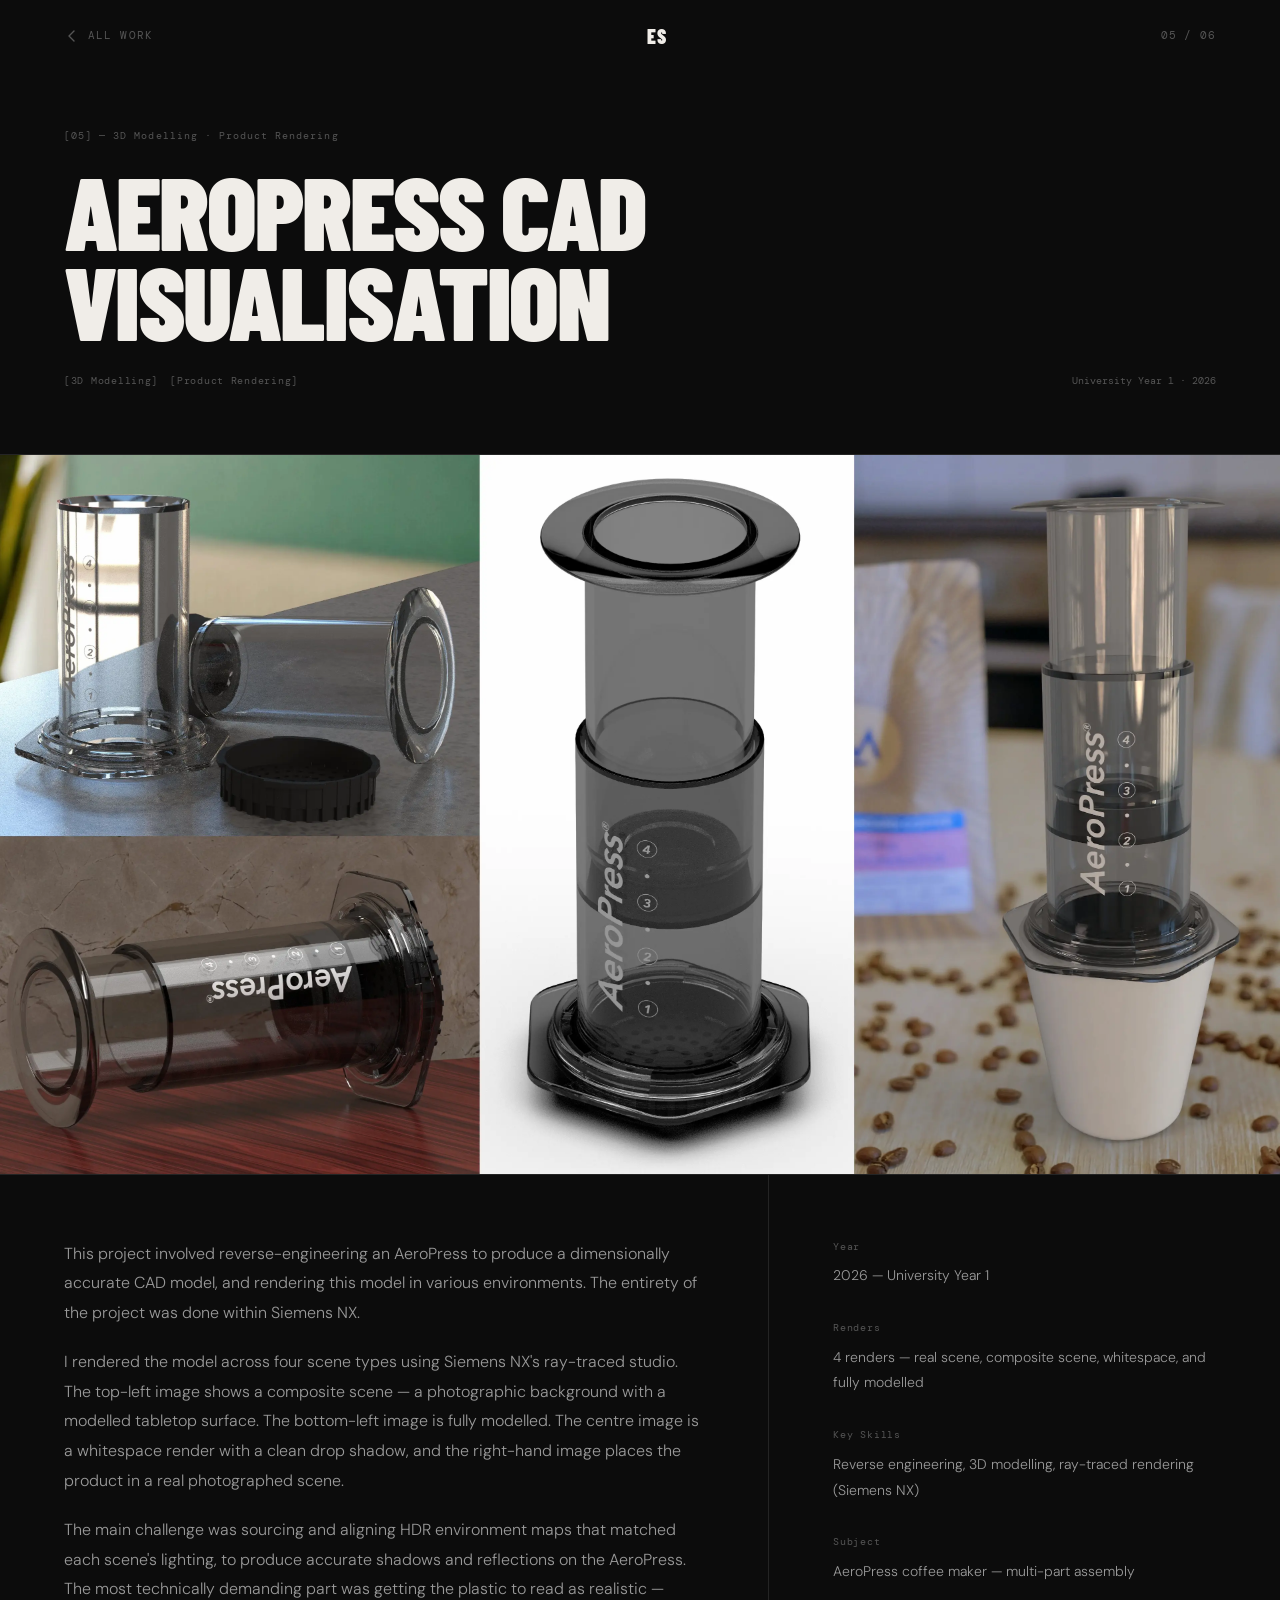
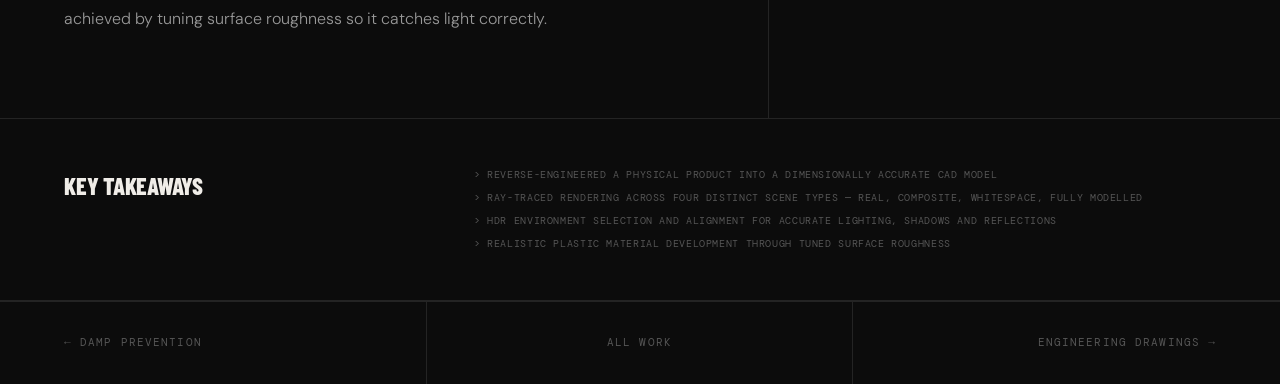
==== project-aeropress.html @ e1501cae "Adjust AeroPress intro paragraphs" ====
<!DOCTYPE html>
<html lang="en">
<head>
<meta charset="UTF-8"><meta name="viewport" content="width=device-width, initial-scale=1.0">
<title>AeroPress CAD Visualisation — Elias Savage</title>
<link rel="preconnect" href="https://fonts.googleapis.com"><link rel="preconnect" href="https://fonts.gstatic.com" crossorigin>
<link href="https://fonts.googleapis.com/css2?family=Barlow+Condensed:wght@400;700;800;900&family=DM+Sans:opsz,wght@9..40,300;9..40,400&family=DM+Mono:wght@400&display=swap" rel="stylesheet">
<style>
:root{--bg:#0c0c0c;--bg2:#141414;--bg3:#1c1c1c;--text:#f0ede8;--text-mid:#999;--text-dim:#555;--border:#242424;--font-d:'Barlow Condensed',sans-serif;--font-b:'DM Sans',sans-serif;--font-m:'DM Mono',monospace;--gap:clamp(1.5rem,3vw,3rem);--gutter:clamp(1.5rem,5vw,5rem)}
*,*::before,*::after{box-sizing:border-box;margin:0;padding:0}html{scroll-behavior:smooth}body{background:var(--bg);color:var(--text);font-family:var(--font-b);font-size:16px;font-weight:400;line-height:1.6;-webkit-font-smoothing:antialiased;overflow-x:hidden}a{color:inherit;text-decoration:none}ul{list-style:none}img{display:block;width:100%}
.mono{font-family:var(--font-m);font-size:.7rem;letter-spacing:.08em;text-transform:uppercase}.dim{color:var(--text-dim)}
.nav{position:fixed;top:0;left:0;right:0;z-index:100;display:flex;justify-content:space-between;align-items:center;padding:1.25rem var(--gutter);transition:background .4s}
.nav.scrolled{background:rgba(12,12,12,.92);backdrop-filter:blur(12px);border-bottom:1px solid var(--border)}
.nav-logo{font-family:var(--font-d);font-weight:900;font-size:1.25rem;letter-spacing:.06em}
.nav-back{font-family:var(--font-m);font-size:.7rem;letter-spacing:.1em;text-transform:uppercase;color:var(--text-dim);transition:color .2s;display:flex;align-items:center;gap:.5rem}
.nav-back:hover{color:var(--text)}
.img-slot{background:var(--bg3);border:1px solid var(--border);display:flex;flex-direction:column;justify-content:flex-end;align-items:flex-start;padding:1rem;position:relative;overflow:hidden;transition:border-color .25s;cursor:pointer;width:100%}
.img-slot:hover{border-color:var(--text-dim)}.img-slot.drag-over{border-color:var(--text)}
.img-slot img{position:absolute;inset:0;width:100%;height:100%;object-fit:cover}
.slot-hint{font-family:var(--font-m);font-size:.62rem;letter-spacing:.08em;color:var(--text-dim);position:relative;z-index:1}
.proj-header{padding:8rem var(--gutter) 4rem;border-bottom:1px solid var(--border)}
.proj-num{font-family:var(--font-m);font-size:.65rem;letter-spacing:.1em;color:var(--text-dim);margin-bottom:1.25rem;display:block}
.proj-title{font-family:var(--font-d);font-weight:900;font-size:clamp(3.5rem,8vw,8rem);line-height:.88;letter-spacing:-.02em;text-transform:uppercase;margin-bottom:1.75rem}
.proj-tags{display:flex;flex-wrap:wrap;gap:.75rem}
.bracket-tag{font-family:var(--font-m);font-size:.65rem;letter-spacing:.07em;color:var(--text-dim)}
.yr-tag{font-family:var(--font-m);font-size:.65rem;color:var(--text-dim);margin-left:auto}
.proj-hero .img-slot{aspect-ratio:16/9;border-left:none;border-right:none;border-top:none}
.proj-body{display:grid;grid-template-columns:1.5fr 1fr;border-bottom:1px solid var(--border)}
.proj-text{padding:4rem var(--gutter)}.proj-text p{font-size:1rem;color:var(--text-mid);line-height:1.85;font-weight:300;margin-bottom:1.25rem}
.proj-specs{padding:4rem var(--gutter);border-left:1px solid var(--border);display:flex;flex-direction:column;gap:2rem}
.spec-label{display:block;font-family:var(--font-m);font-size:.62rem;letter-spacing:.08em;color:var(--text-dim);margin-bottom:.5rem}
.spec-val{font-size:.875rem;color:var(--text-mid);font-weight:300;line-height:1.65}
.proj-gallery{display:grid;gap:1px;background:var(--border);border-bottom:1px solid var(--border)}
.g3{grid-template-columns:repeat(3,1fr)}.g2{grid-template-columns:1fr 1fr}.g4{grid-template-columns:repeat(4,1fr)}
.proj-gallery .img-slot{border:none;aspect-ratio:4/3}
.proj-takeaways{display:grid;grid-template-columns:1fr 2fr;gap:var(--gap);padding:3rem var(--gutter);border-bottom:1px solid var(--border);align-items:start}
.tk-head{font-family:var(--font-d);font-weight:800;font-size:1.5rem;text-transform:uppercase;letter-spacing:-.01em}
.tk-list{display:flex;flex-direction:column;gap:.4rem}
.tk-list li{font-family:var(--font-m);font-size:.65rem;letter-spacing:.06em;text-transform:uppercase;color:var(--text-dim);padding-left:.85rem;position:relative}
.tk-list li::before{content:'>';position:absolute;left:0}
.proj-nav{display:grid;grid-template-columns:1fr 1fr 1fr}
.proj-nav a{padding:2rem var(--gutter);font-family:var(--font-m);font-size:.7rem;letter-spacing:.1em;text-transform:uppercase;color:var(--text-dim);transition:color .2s,background .2s;border-right:1px solid var(--border);border-top:1px solid var(--border);display:block}
.proj-nav a:last-child{border-right:none;text-align:right}.proj-nav a:nth-child(2){text-align:center}.proj-nav a:hover{color:var(--text);background:var(--bg2)}

.proj-gallery{position:relative;isolation:isolate}
.proj-gallery .img-slot{transition:transform .45s cubic-bezier(.2,.7,.2,1),box-shadow .45s}
.proj-gallery .img-slot:hover{transform:scale(1.14);z-index:5;box-shadow:0 2.5rem 5rem rgba(0,0,0,.7)}
.proj-gallery.wide .img-slot{aspect-ratio:16/9}
.g4{grid-template-columns:repeat(4,1fr)}
.reveal{opacity:0;transform:translateY(20px);transition:opacity .65s ease,transform .65s ease}.reveal.in{opacity:1;transform:none}
@media(max-width:900px){.proj-body{grid-template-columns:1fr}.proj-specs{border-left:none;border-top:1px solid var(--border)}.g3,.g4{grid-template-columns:1fr 1fr}.proj-takeaways{grid-template-columns:1fr}}
@media(max-width:600px){.proj-nav a{padding:1.5rem 1rem}}
</style>
</head>
<body>
<nav class="nav" id="nav">
  <a href="/" class="nav-back"><svg width="16" height="16" viewBox="0 0 16 16" fill="none"><path d="M10 3L5 8l5 5" stroke="currentColor" stroke-width="1.4" stroke-linecap="round" stroke-linejoin="round"/></svg> All Work</a>
  <a href="/" class="nav-logo">ES</a>
  <span class="mono dim">05 / 06</span>
</nav>
<header class="proj-header reveal">
  <span class="proj-num">[05] — 3D Modelling · Product Rendering</span>
  <h1 class="proj-title">AeroPress CAD<br>Visualisation</h1>
  <div class="proj-tags">
    <span class="bracket-tag">[3D Modelling]</span>
    <span class="bracket-tag">[Product Rendering]</span>
    <span class="yr-tag">University Year 1 · 2026</span>
  </div>
</header>
<div class="proj-hero">
  <div class="img-slot"><img src="images/aeropress/hero.webp" alt="AeroPress CAD renders — real scene, composite scene, whitespace, and fully modelled"></div>
</div>
<div class="proj-body reveal">
  <div class="proj-text">
    <p>This project involved reverse-engineering an AeroPress to produce a dimensionally accurate CAD model, and rendering this model in various environments. The entirety of the project was done within Siemens NX.</p>
    <p>I rendered the model across four scene types using Siemens NX's ray-traced studio. The top-left image shows a composite scene — a photographic background with a modelled tabletop surface. The bottom-left image is fully modelled. The centre image is a whitespace render with a clean drop shadow, and the right-hand image places the product in a real photographed scene.</p>
    <p>The main challenge was sourcing and aligning HDR environment maps that matched each scene's lighting, to produce accurate shadows and reflections on the AeroPress. The most technically demanding part was getting the plastic to read as realistic — achieved by tuning surface roughness so it catches light correctly.</p>
  </div>
  <div class="proj-specs">
    <div><span class="spec-label">Year</span><span class="spec-val">2026 — University Year 1</span></div>
    <div><span class="spec-label">Renders</span><span class="spec-val">4 renders — real scene, composite scene, whitespace, and fully modelled</span></div>
    <div><span class="spec-label">Key Skills</span><span class="spec-val">Reverse engineering, 3D modelling, ray-traced rendering (Siemens NX)</span></div>
    <div><span class="spec-label">Subject</span><span class="spec-val">AeroPress coffee maker — multi-part assembly</span></div>
  </div>
</div>
<div class="proj-takeaways reveal">
  <h2 class="tk-head">Key Takeaways</h2>
  <ul class="tk-list">
    <li>Reverse-engineered a physical product into a dimensionally accurate CAD model</li>
    <li>Ray-traced rendering across four distinct scene types — real, composite, whitespace, fully modelled</li>
    <li>HDR environment selection and alignment for accurate lighting, shadows and reflections</li>
    <li>Realistic plastic material development through tuned surface roughness</li>
  </ul>
</div>
<nav class="proj-nav">
  <a href="project-damp-system.html">&larr; Damp Prevention</a>
  <a href="/">All Work</a>
  <a href="project-drawings.html">Engineering Drawings &rarr;</a>
</nav>
<script>
const nav=document.getElementById('nav');
window.addEventListener('scroll',()=>nav.classList.toggle('scrolled',window.scrollY>40),{passive:true});
document.querySelectorAll('.reveal').forEach(el=>{new IntersectionObserver(([e],obs)=>{if(e.isIntersecting){el.classList.add('in');obs.unobserve(el);}},{threshold:.07,rootMargin:'0px 0px -30px 0px'}).observe(el);});

</script>
</body>
</html>
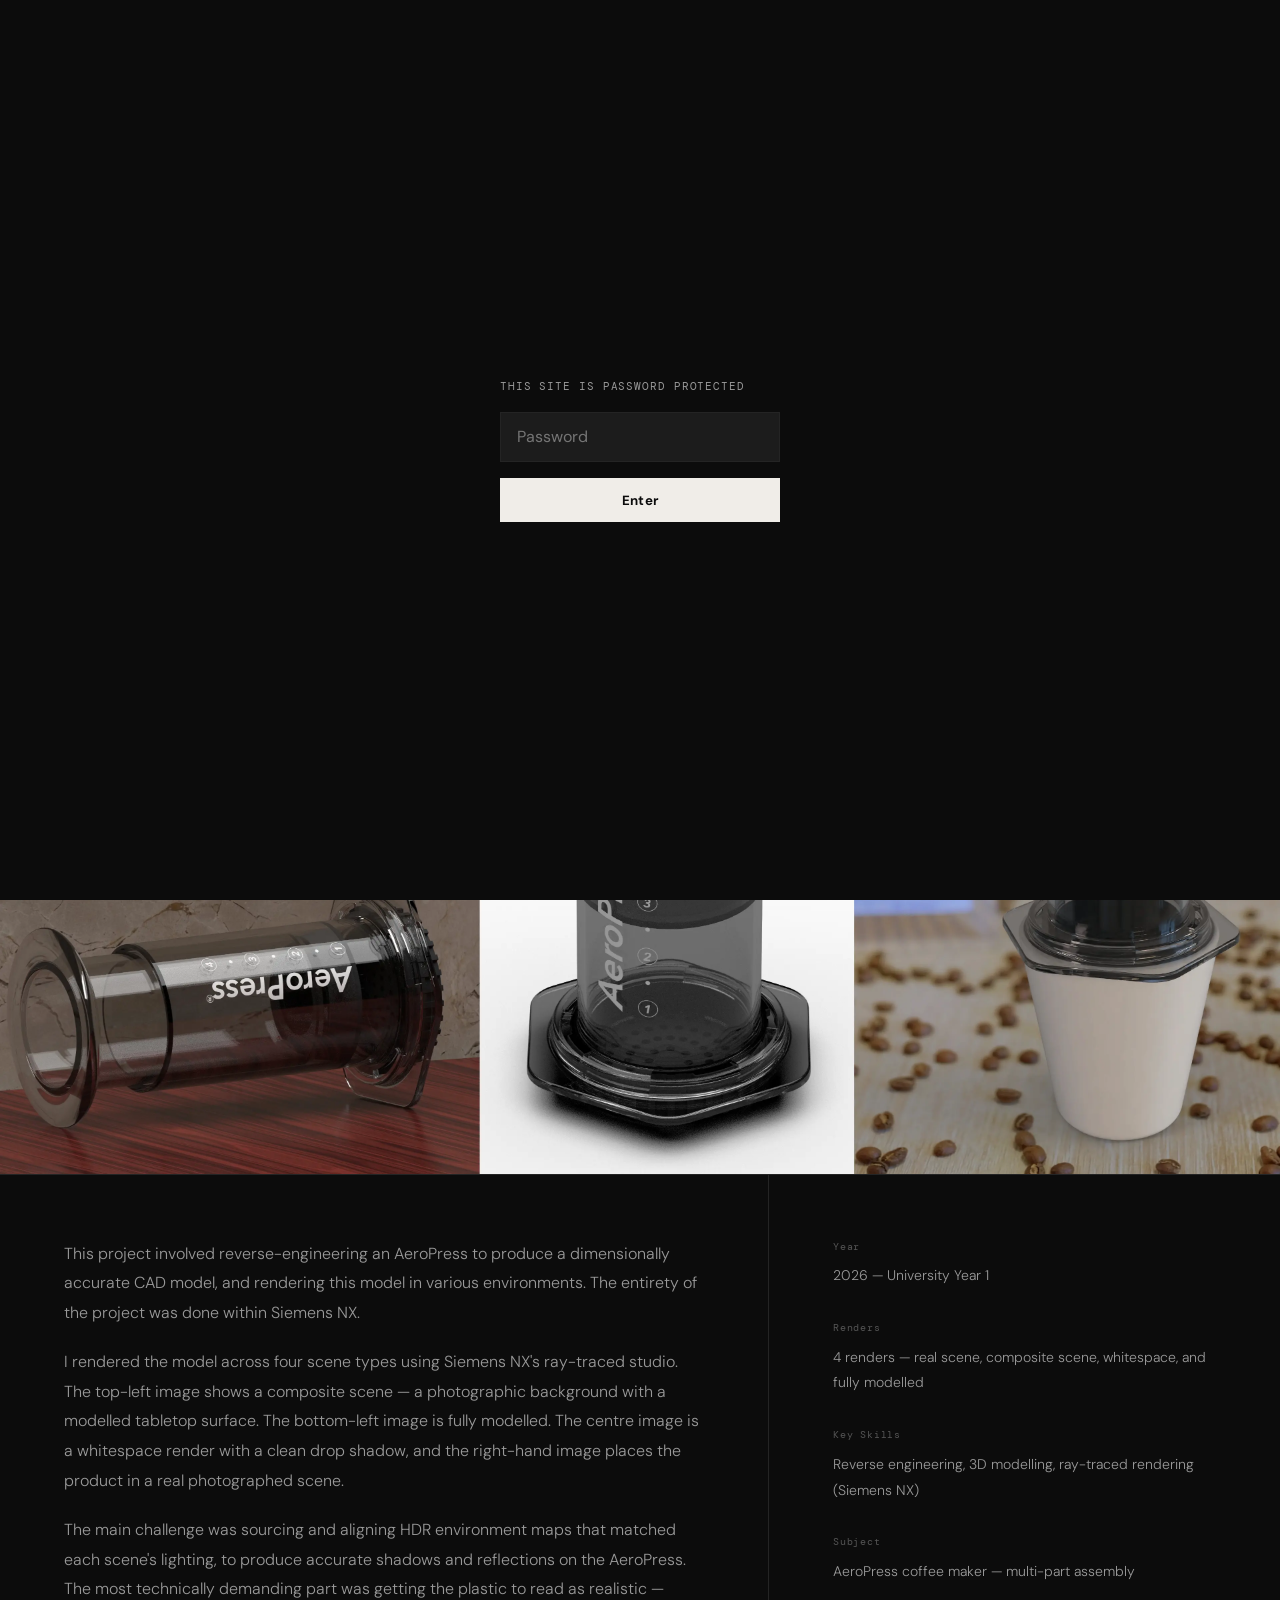
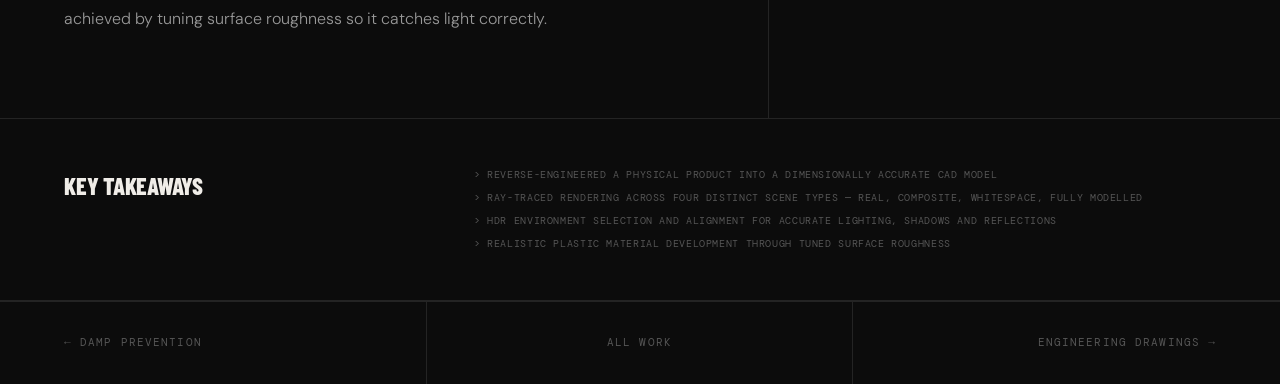
==== commit 69175755: "Add simple client-side password gate across all pages" ====
--- a/project-aeropress.html
+++ b/project-aeropress.html
@@ -1,6 +1,8 @@
 <!DOCTYPE html>
 <html lang="en">
 <head>
+<script>if(localStorage.getItem('es_site_auth')!=='1')document.documentElement.style.visibility='hidden';</script>
+
 <meta charset="UTF-8"><meta name="viewport" content="width=device-width, initial-scale=1.0">
 <title>AeroPress CAD Visualisation — Elias Savage</title>
 <link rel="preconnect" href="https://fonts.googleapis.com"><link rel="preconnect" href="https://fonts.gstatic.com" crossorigin>
@@ -103,5 +105,6 @@
 document.querySelectorAll('.reveal').forEach(el=>{new IntersectionObserver(([e],obs)=>{if(e.isIntersecting){el.classList.add('in');obs.unobserve(el);}},{threshold:.07,rootMargin:'0px 0px -30px 0px'}).observe(el);});
 
 </script>
+<script src="protect.js"></script>
 </body>
 </html>
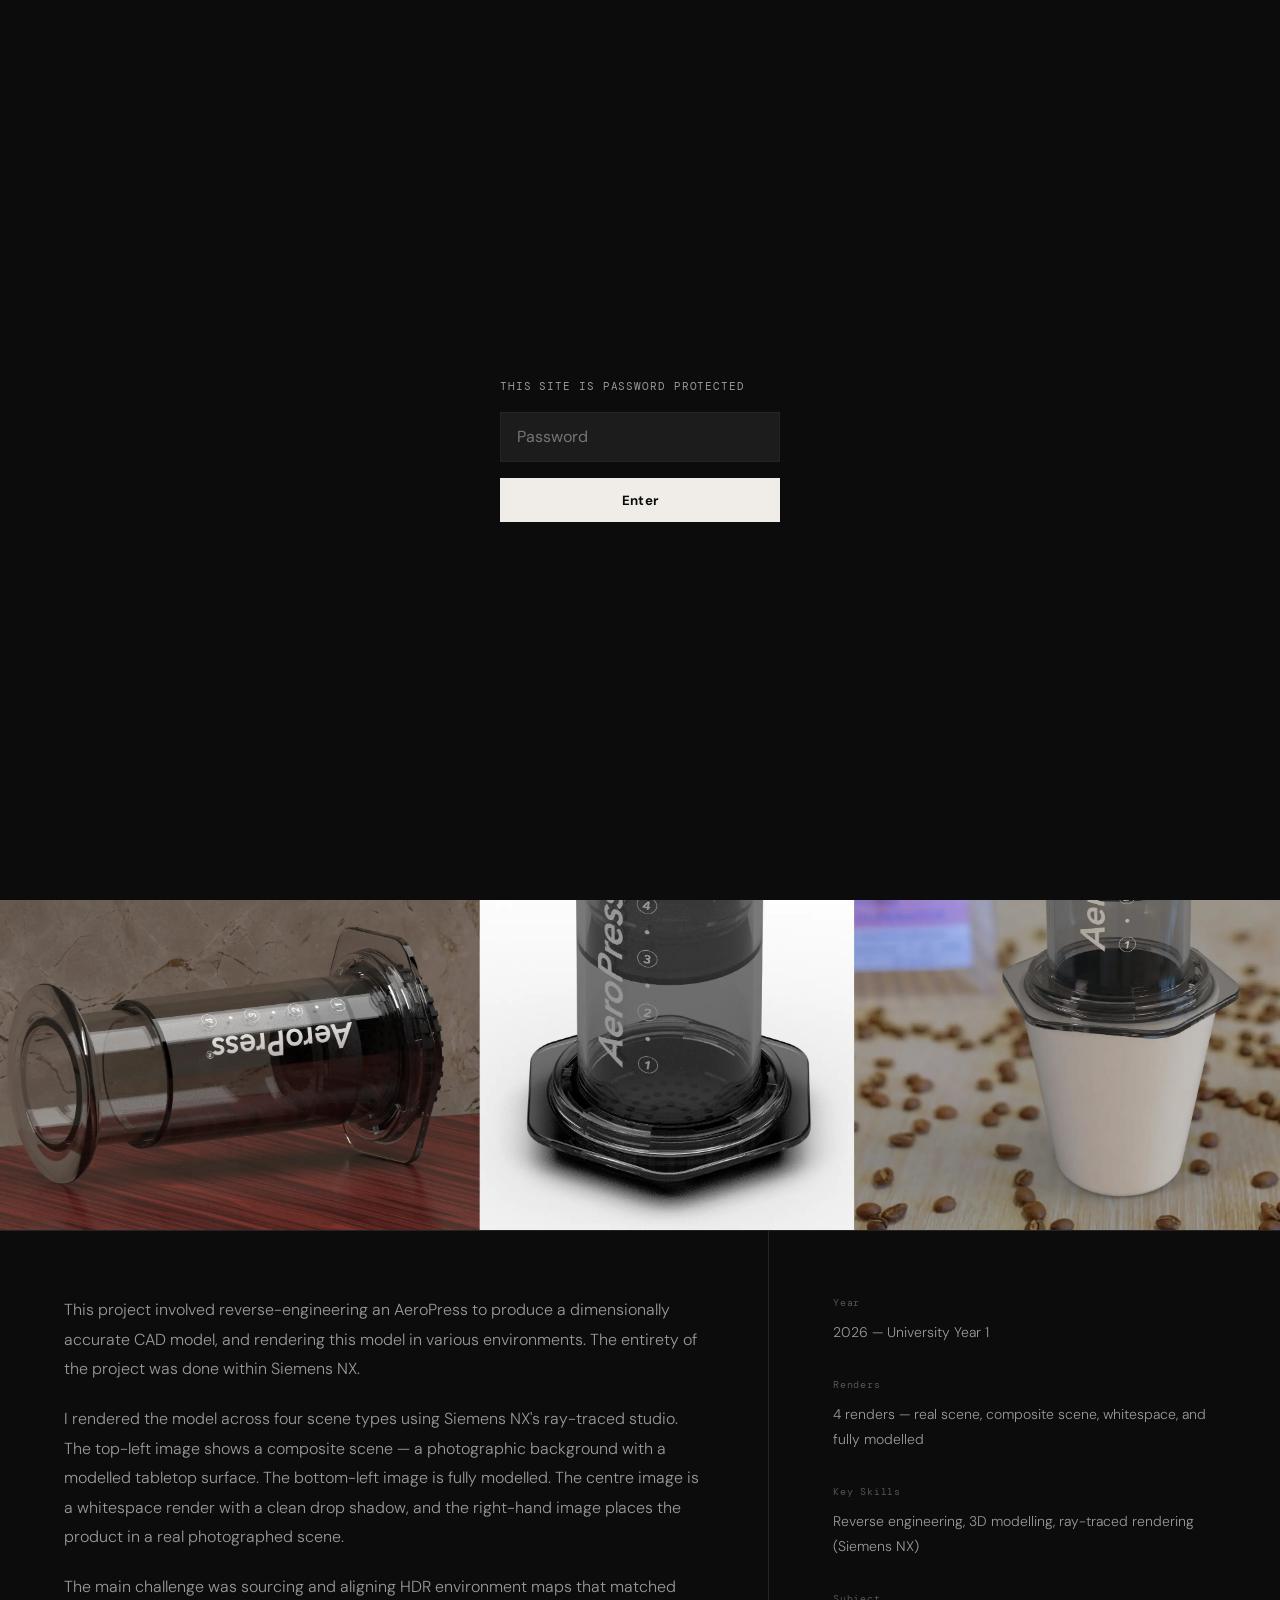
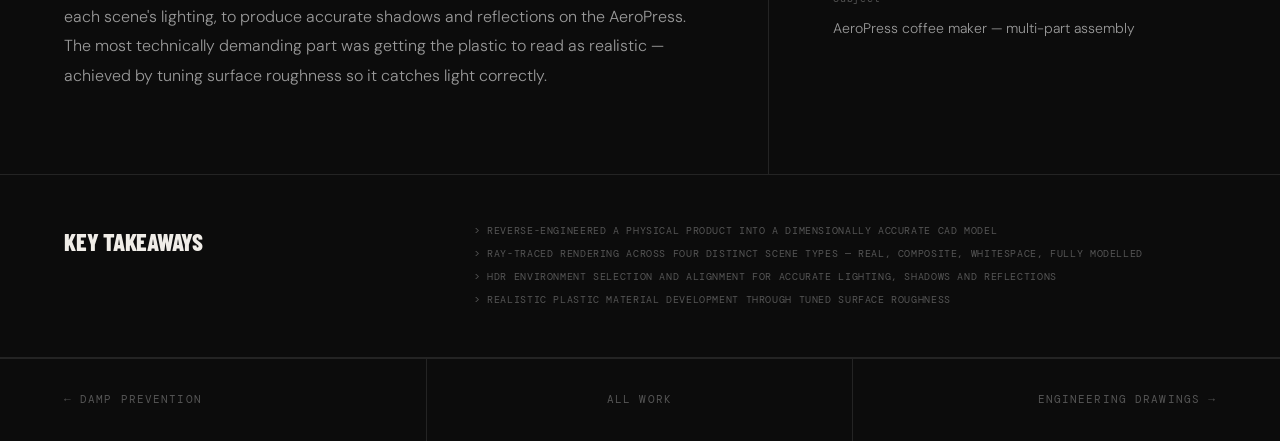
==== commit 2a83399c: "Make skill tags prominent chips and add transferable skills per project" ====
--- a/project-aeropress.html
+++ b/project-aeropress.html
@@ -23,8 +23,12 @@
 .proj-header{padding:8rem var(--gutter) 4rem;border-bottom:1px solid var(--border)}
 .proj-num{font-family:var(--font-m);font-size:.65rem;letter-spacing:.1em;color:var(--text-dim);margin-bottom:1.25rem;display:block}
 .proj-title{font-family:var(--font-d);font-weight:900;font-size:clamp(3.5rem,8vw,8rem);line-height:.88;letter-spacing:-.02em;text-transform:uppercase;margin-bottom:1.75rem}
-.proj-tags{display:flex;flex-wrap:wrap;gap:.75rem}
-.bracket-tag{font-family:var(--font-m);font-size:.65rem;letter-spacing:.07em;color:var(--text-dim)}
+.proj-tags{display:flex;flex-direction:column;gap:.65rem;margin-bottom:.25rem}
+.tag-row{display:flex;flex-wrap:wrap;gap:.6rem;align-items:center}
+.tag-row-label{font-family:var(--font-m);font-size:.6rem;letter-spacing:.1em;text-transform:uppercase;color:var(--text-dim);margin-right:.15rem}
+.skill-tag{font-family:var(--font-m);font-size:.82rem;letter-spacing:.02em;padding:.45rem .9rem;border-radius:2px;white-space:nowrap;line-height:1}
+.skill-tag.core{background:var(--text);color:var(--bg);font-weight:700;border:1px solid var(--text)}
+.skill-tag.soft{background:transparent;color:var(--text-mid);border:1px solid var(--text-dim);font-weight:400}
 .yr-tag{font-family:var(--font-m);font-size:.65rem;color:var(--text-dim);margin-left:auto}
 .proj-hero .img-slot{aspect-ratio:16/9;border-left:none;border-right:none;border-top:none}
 .proj-body{display:grid;grid-template-columns:1.5fr 1fr;border-bottom:1px solid var(--border)}
@@ -64,9 +68,18 @@
   <span class="proj-num">[05] — 3D Modelling · Product Rendering</span>
   <h1 class="proj-title">AeroPress CAD<br>Visualisation</h1>
   <div class="proj-tags">
-    <span class="bracket-tag">[3D Modelling]</span>
-    <span class="bracket-tag">[Product Rendering]</span>
-    <span class="yr-tag">University Year 1 · 2026</span>
+    <div class="tag-row">
+      <span class="tag-row-label">Technical</span>
+      <span class="skill-tag core">[3D Modelling]</span>
+      <span class="skill-tag core">[Product Rendering]</span>
+      <span class="yr-tag">University Year 1 · 2026</span>
+    </div>
+    <div class="tag-row">
+      <span class="tag-row-label">Transferable</span>
+      <span class="skill-tag soft">Attention to Detail</span>
+      <span class="skill-tag soft">Problem Solving</span>
+      <span class="skill-tag soft">Visual Communication</span>
+    </div>
   </div>
 </header>
 <div class="proj-hero">
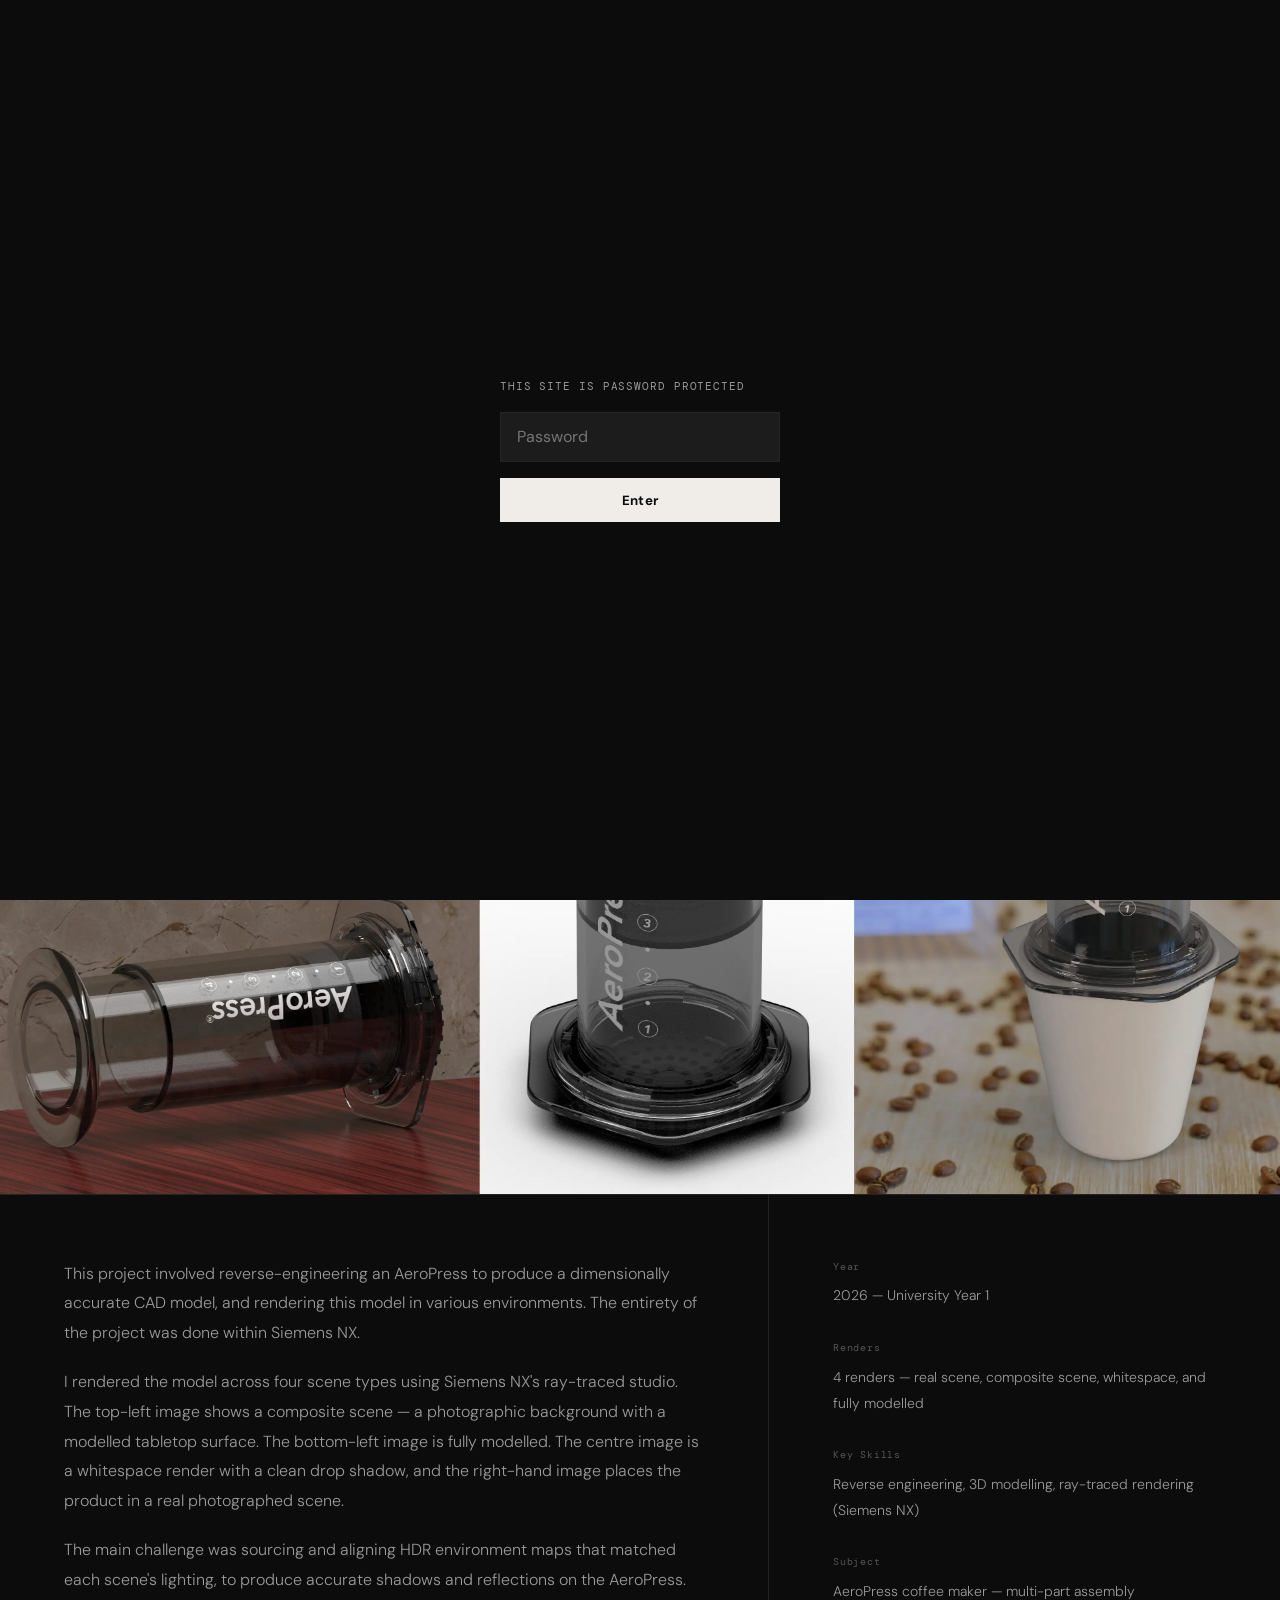
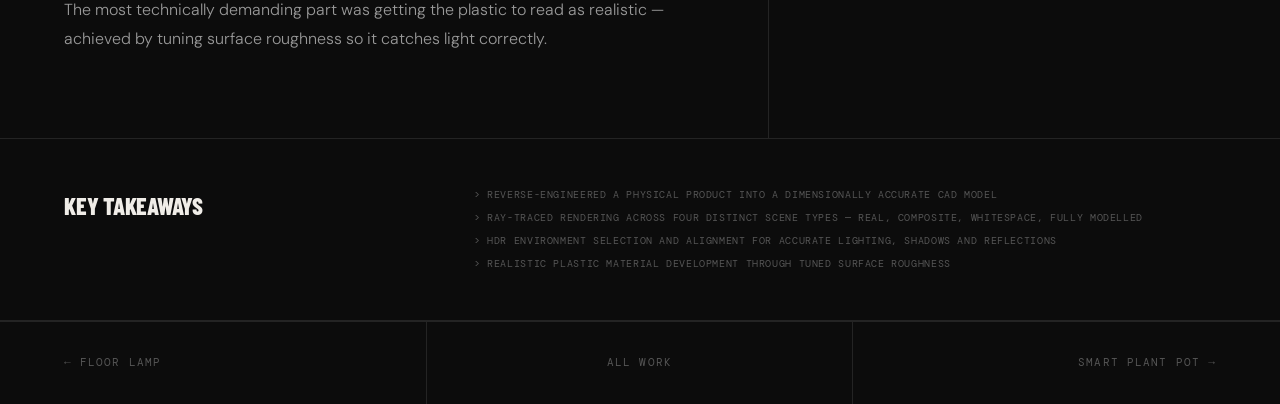
==== commit 56c41ab2: "Reorder projects, remove project-number labels, update skills and takeaways Co-Authored-By: Claude S" ====
--- a/project-aeropress.html
+++ b/project-aeropress.html
@@ -24,8 +24,9 @@
 .proj-num{font-family:var(--font-m);font-size:.65rem;letter-spacing:.1em;color:var(--text-dim);margin-bottom:1.25rem;display:block}
 .proj-title{font-family:var(--font-d);font-weight:900;font-size:clamp(3.5rem,8vw,8rem);line-height:.88;letter-spacing:-.02em;text-transform:uppercase;margin-bottom:1.75rem}
 .proj-tags{display:flex;flex-direction:column;gap:.65rem;margin-bottom:.25rem}
-.tag-row{display:flex;flex-wrap:wrap;gap:.6rem;align-items:center}
-.tag-row-label{font-family:var(--font-m);font-size:.6rem;letter-spacing:.1em;text-transform:uppercase;color:var(--text-dim);margin-right:.15rem}
+.tag-row{display:grid;grid-template-columns:6.5rem 1fr;column-gap:.6rem;align-items:start}
+.tag-row-label{font-size:.6rem;font-family:var(--font-m);letter-spacing:.1em;text-transform:uppercase;color:var(--text-dim);padding-top:.5rem}
+.chips{display:flex;flex-wrap:wrap;gap:.6rem}
 .skill-tag{font-family:var(--font-m);font-size:.82rem;letter-spacing:.02em;padding:.45rem .9rem;border-radius:2px;white-space:nowrap;line-height:1}
 .skill-tag.core{background:var(--text);color:var(--bg);font-weight:700;border:1px solid var(--text)}
 .skill-tag.soft{background:transparent;color:var(--text-mid);border:1px solid var(--text-dim);font-weight:400}
@@ -62,23 +63,26 @@
 <nav class="nav" id="nav">
   <a href="/" class="nav-back"><svg width="16" height="16" viewBox="0 0 16 16" fill="none"><path d="M10 3L5 8l5 5" stroke="currentColor" stroke-width="1.4" stroke-linecap="round" stroke-linejoin="round"/></svg> All Work</a>
   <a href="/" class="nav-logo">ES</a>
-  <span class="mono dim">05 / 06</span>
+  <span class="mono dim">01 / 06</span>
 </nav>
 <header class="proj-header reveal">
-  <span class="proj-num">[05] — 3D Modelling · Product Rendering</span>
   <h1 class="proj-title">AeroPress CAD<br>Visualisation</h1>
   <div class="proj-tags">
     <div class="tag-row">
       <span class="tag-row-label">Technical</span>
+      <div class="chips">
       <span class="skill-tag core">[3D Modelling]</span>
       <span class="skill-tag core">[Product Rendering]</span>
       <span class="yr-tag">University Year 1 · 2026</span>
+      </div>
     </div>
     <div class="tag-row">
-      <span class="tag-row-label">Transferable</span>
+      <span class="tag-row-label">Soft Skills</span>
+      <div class="chips">
       <span class="skill-tag soft">Attention to Detail</span>
       <span class="skill-tag soft">Problem Solving</span>
       <span class="skill-tag soft">Visual Communication</span>
+      </div>
     </div>
   </div>
 </header>
@@ -108,9 +112,9 @@
   </ul>
 </div>
 <nav class="proj-nav">
-  <a href="project-damp-system.html">&larr; Damp Prevention</a>
+  <a href="project-desk-lamp.html">&larr; Floor Lamp</a>
   <a href="/">All Work</a>
-  <a href="project-drawings.html">Engineering Drawings &rarr;</a>
+  <a href="project-plant-pot.html">Smart Plant Pot &rarr;</a>
 </nav>
 <script>
 const nav=document.getElementById('nav');
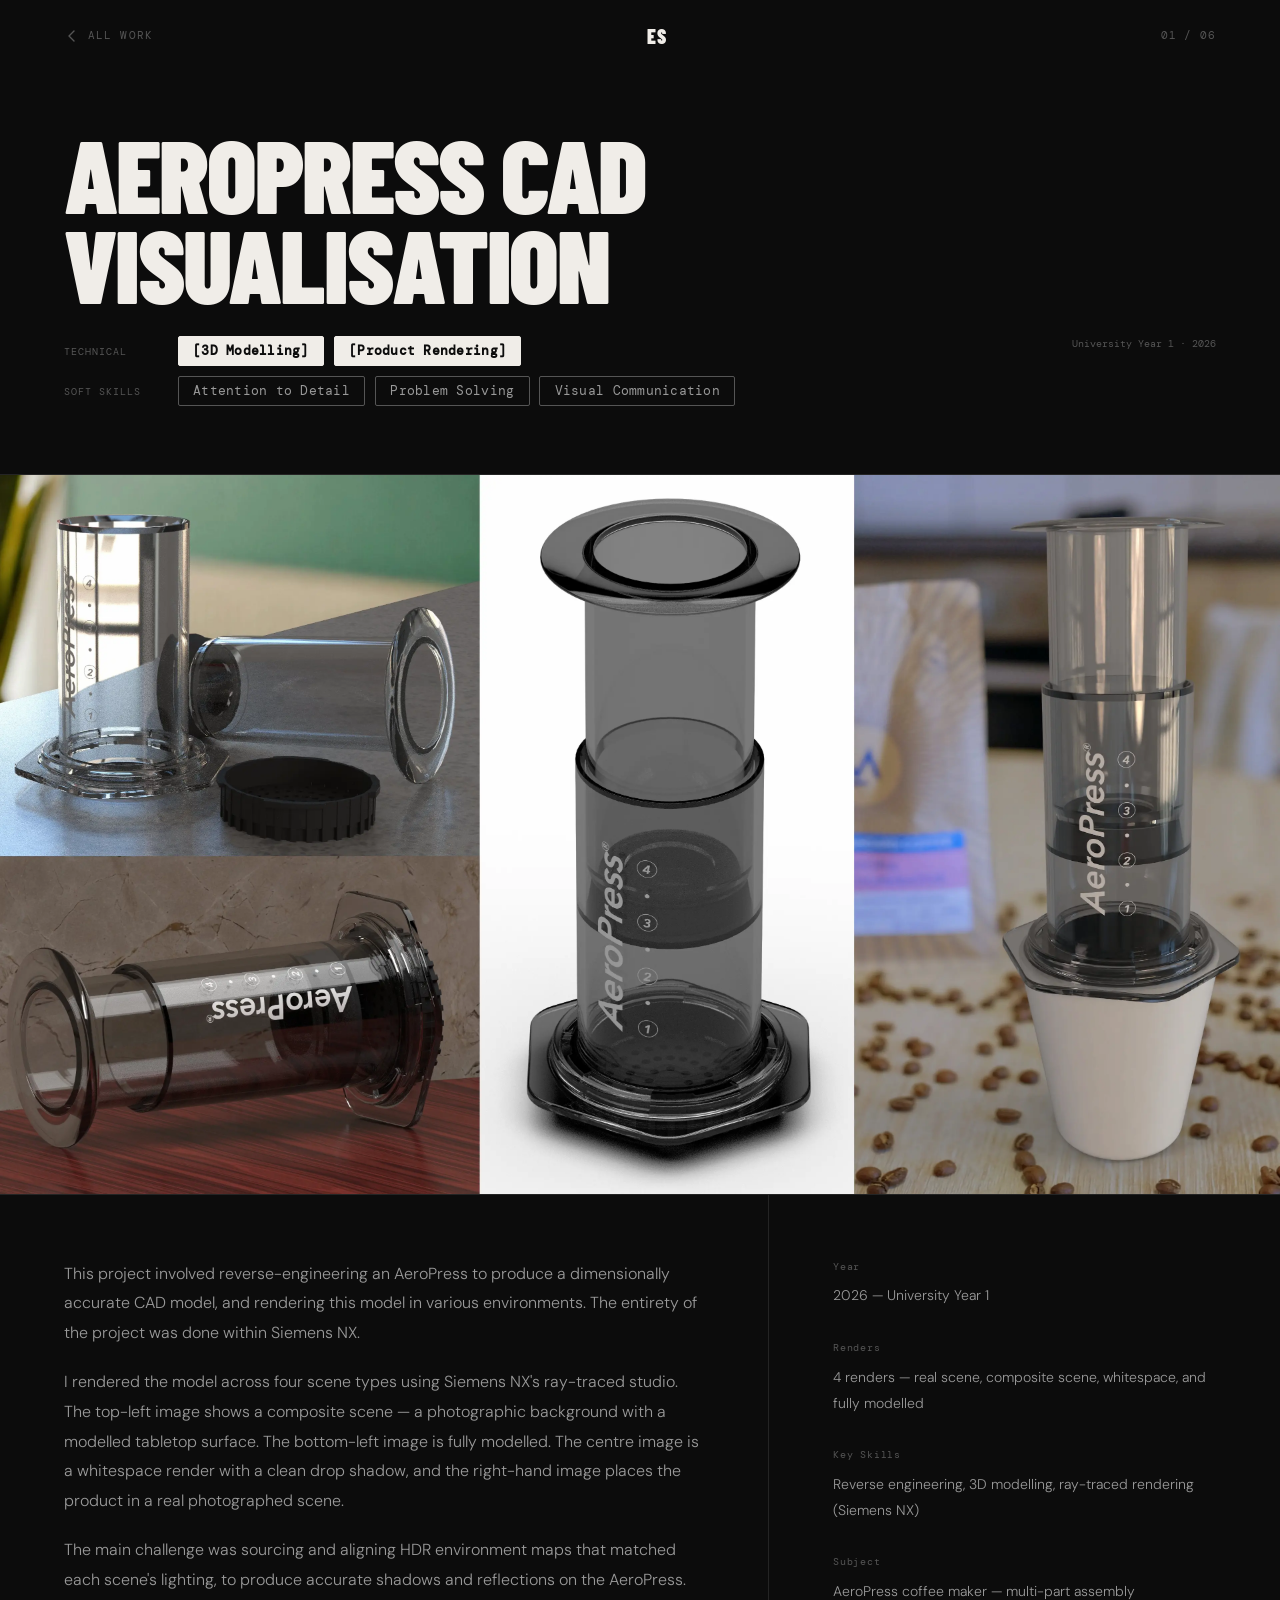
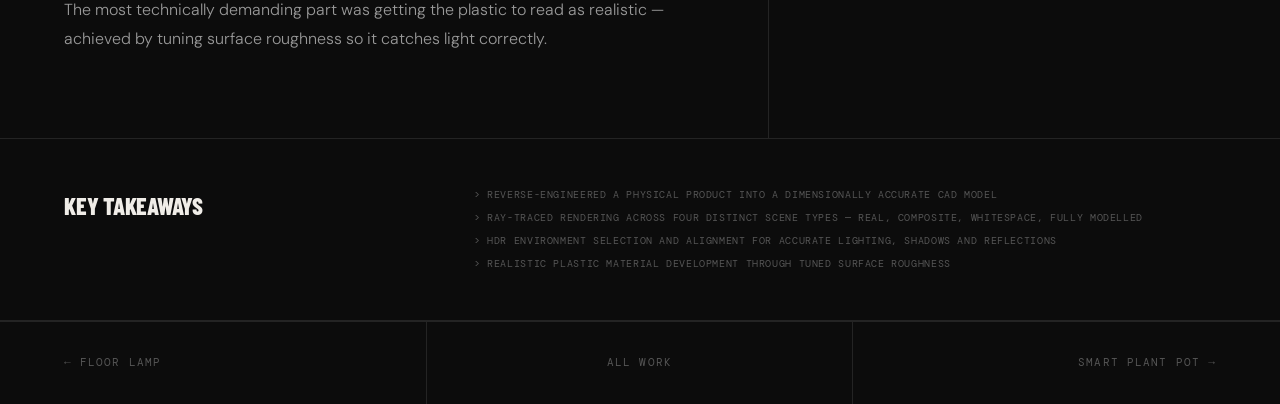
==== commit 68030c8b: "Remove site password protection Co-Authored-By: Claude Sonnet 5.5 <noreply@anthropic.com> Claude-Ses" ====
--- a/project-aeropress.html
+++ b/project-aeropress.html
@@ -1,7 +1,6 @@
 <!DOCTYPE html>
 <html lang="en">
 <head>
-<script>if(localStorage.getItem('es_site_auth')!=='1')document.documentElement.style.visibility='hidden';</script>
 
 <meta charset="UTF-8"><meta name="viewport" content="width=device-width, initial-scale=1.0">
 <title>AeroPress CAD Visualisation — Elias Savage</title>
@@ -122,6 +121,5 @@
 document.querySelectorAll('.reveal').forEach(el=>{new IntersectionObserver(([e],obs)=>{if(e.isIntersecting){el.classList.add('in');obs.unobserve(el);}},{threshold:.07,rootMargin:'0px 0px -30px 0px'}).observe(el);});
 
 </script>
-<script src="protect.js"></script>
 </body>
 </html>
